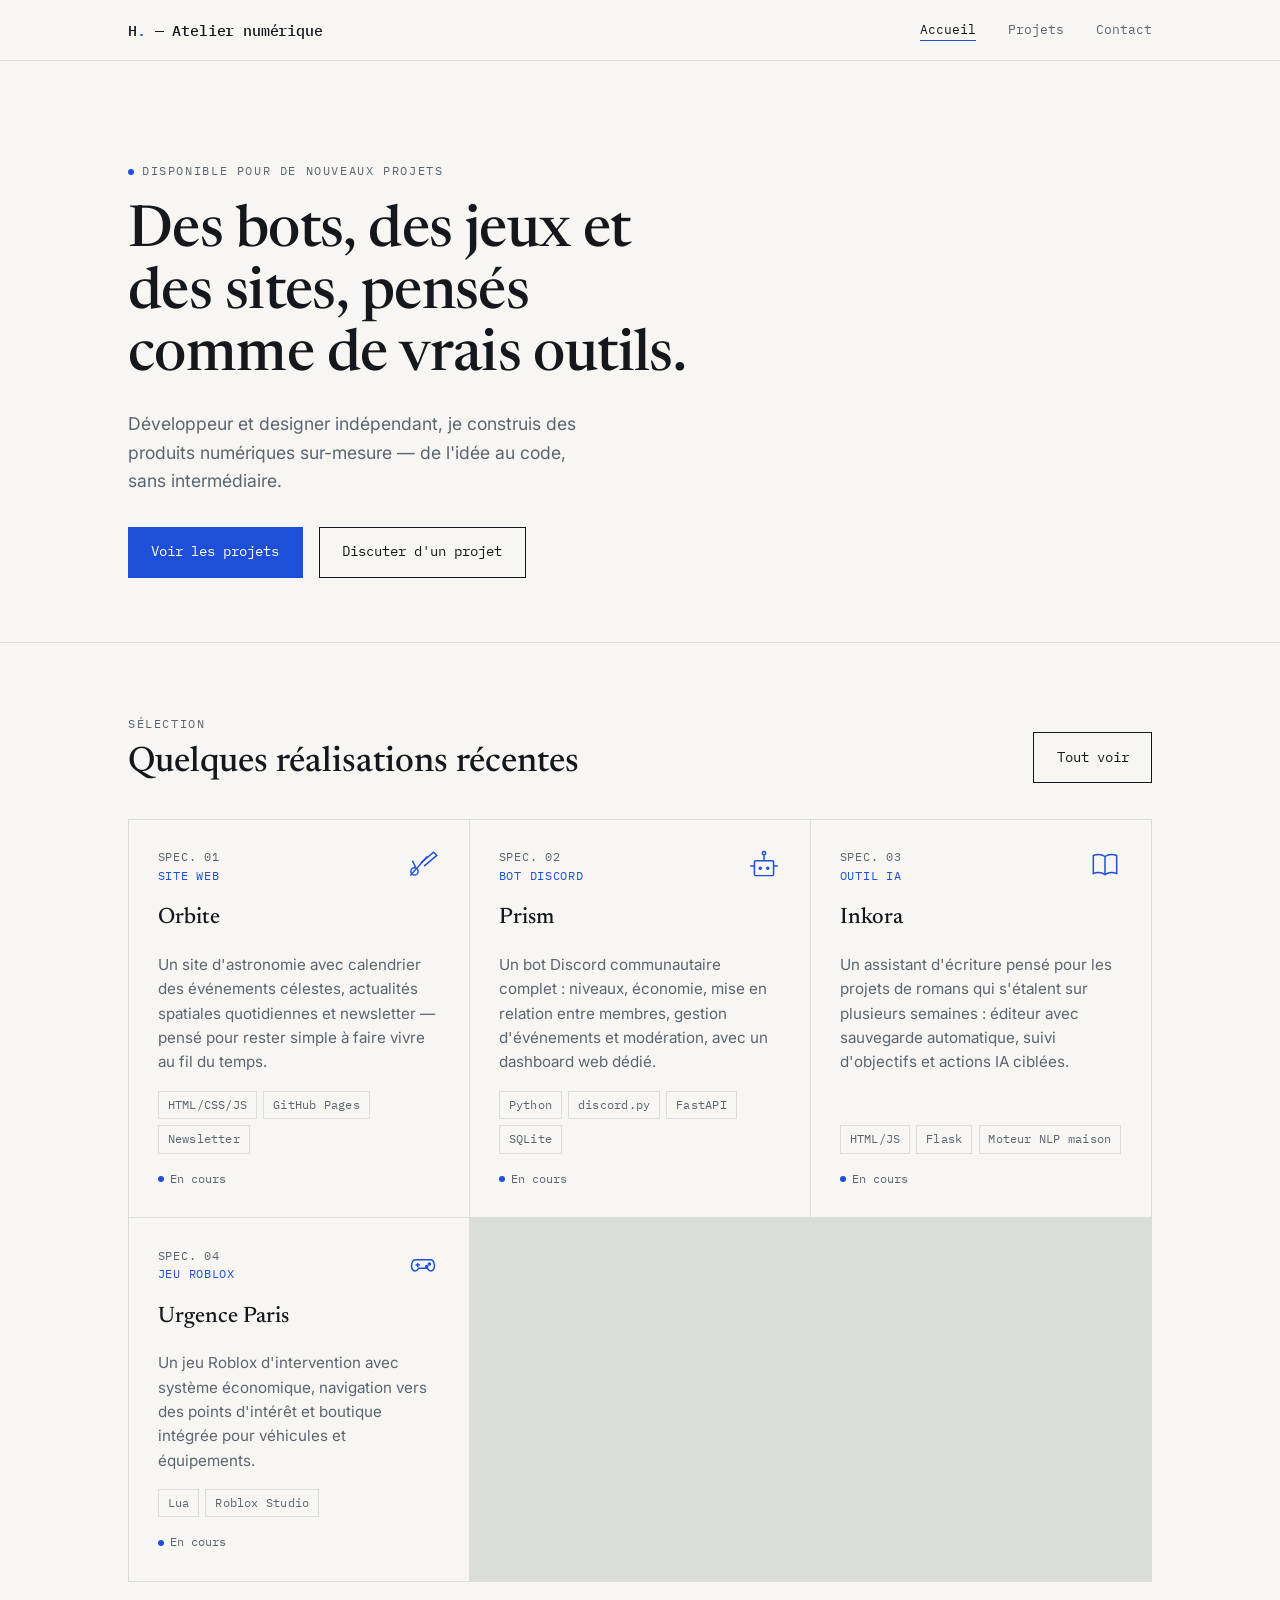
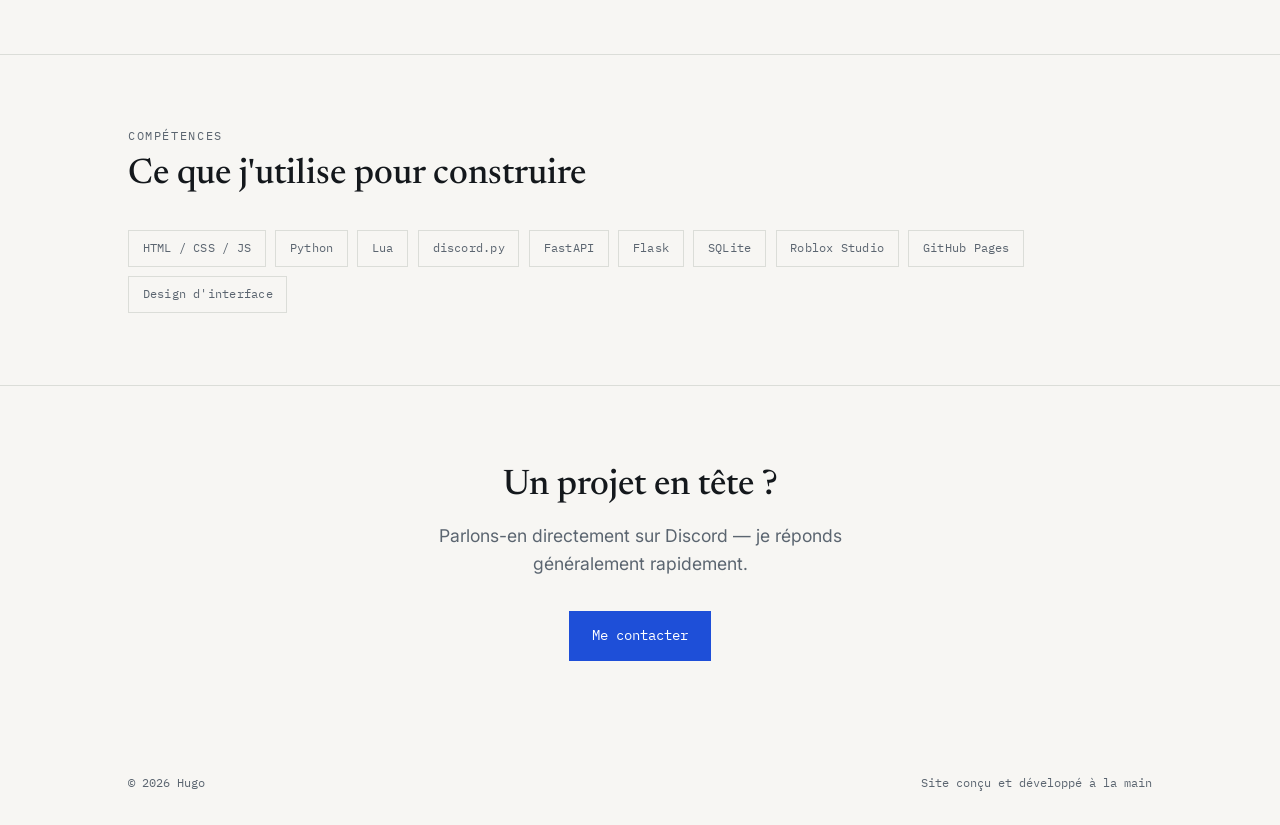
==== index.html @ bc60d047 "Add files via upload" ====
<!DOCTYPE html>
<html lang="fr">
<head>
  <meta charset="UTF-8" />
  <meta name="viewport" content="width=device-width, initial-scale=1.0" />
  <title>Hugo — Développeur & designer indépendant</title>
  <meta name="description" content="Bots Discord, sites web, jeux Roblox et outils IA sur-mesure, conçus et développés par Hugo." />
  <link rel="preconnect" href="https://fonts.googleapis.com" />
  <link rel="preconnect" href="https://fonts.gstatic.com" crossorigin />
  <link href="https://fonts.googleapis.com/css2?family=Newsreader:ital,wght@0,400;0,500;0,600;1,400&family=Inter:wght@400;500;600&family=IBM+Plex+Mono:wght@400;500&display=swap" rel="stylesheet" />
  <link rel="stylesheet" href="styles.css" />
</head>
<body>

  <header class="site-header">
    <div class="wrap">
      <a href="index.html" class="logotype">H<span>.</span> — Atelier numérique</a>
      <nav>
        <ul class="site-nav">
          <li><a href="index.html" aria-current="page">Accueil</a></li>
          <li><a href="projets.html">Projets</a></li>
          <li><a href="contact.html">Contact</a></li>
        </ul>
      </nav>
    </div>
  </header>

  <main>
    <section class="hero">
      <div class="wrap">
        <span class="eyebrow">Disponible pour de nouveaux projets</span>
        <h1 class="serif-xl">Des bots, des jeux et des sites, pensés comme de vrais outils.</h1>
        <p class="lede">
          Développeur et designer indépendant, je construis des produits numériques sur-mesure —
          de l'idée au code, sans intermédiaire.
        </p>
        <div class="hero-actions">
          <a href="projets.html" class="btn btn-primary">Voir les projets</a>
          <a href="contact.html" class="btn">Discuter d'un projet</a>
        </div>
      </div>
    </section>

    <section class="section">
      <div class="wrap">
        <div class="section-head">
          <div>
            <span class="eyebrow">Sélection</span>
            <h2 class="serif-lg">Quelques réalisations récentes</h2>
          </div>
          <a href="projets.html" class="btn">Tout voir</a>
        </div>
        <div class="grid-projects" id="featured-projects"></div>
      </div>
    </section>

    <section class="section">
      <div class="wrap">
        <div class="section-head">
          <div>
            <span class="eyebrow">Compétences</span>
            <h2 class="serif-lg">Ce que j'utilise pour construire</h2>
          </div>
        </div>
        <div class="skills-cloud">
          <span class="mono-tag">HTML / CSS / JS</span>
          <span class="mono-tag">Python</span>
          <span class="mono-tag">Lua</span>
          <span class="mono-tag">discord.py</span>
          <span class="mono-tag">FastAPI</span>
          <span class="mono-tag">Flask</span>
          <span class="mono-tag">SQLite</span>
          <span class="mono-tag">Roblox Studio</span>
          <span class="mono-tag">GitHub Pages</span>
          <span class="mono-tag">Design d'interface</span>
        </div>
      </div>
    </section>

    <section class="cta-band">
      <div class="wrap">
        <h2 class="serif-lg">Un projet en tête ?</h2>
        <p class="lede">Parlons-en directement sur Discord — je réponds généralement rapidement.</p>
        <a href="contact.html" class="btn btn-primary">Me contacter</a>
      </div>
    </section>
  </main>

  <footer class="site-footer">
    <div class="wrap">
      <span>© 2026 Hugo</span>
      <span>Site conçu et développé à la main</span>
    </div>
  </footer>

  <script src="projects-data.js"></script>
  <script src="app.js"></script>
  <script>
    mountProjects("#featured-projects", { featuredOnly: true });
  </script>
</body>
</html>
---- styles.css ----
/* ==========================================================
   TOKENS
   ========================================================== */
:root {
  --paper: #f7f6f3;
  --paper-alt: #eeece6;
  --ink: #14181c;
  --slate: #5b6570;
  --line: #dbddd8;
  --signal: #1e4fd8;
  --signal-soft: #e8edfc;

  --font-display: "Newsreader", Georgia, serif;
  --font-body: "Inter", -apple-system, BlinkMacSystemFont, sans-serif;
  --font-mono: "IBM Plex Mono", "SFMono-Regular", monospace;

  --max-width: 1120px;
  --gutter: clamp(1.25rem, 4vw, 3rem);
}

* {
  box-sizing: border-box;
}

html {
  scroll-behavior: smooth;
}

@media (prefers-reduced-motion: reduce) {
  html {
    scroll-behavior: auto;
  }
  * {
    animation-duration: 0.01ms !important;
    transition-duration: 0.01ms !important;
  }
}

body {
  margin: 0;
  background: var(--paper);
  color: var(--ink);
  font-family: var(--font-body);
  font-size: 16px;
  line-height: 1.6;
  -webkit-font-smoothing: antialiased;
}

a {
  color: inherit;
}

img,
svg {
  display: block;
  max-width: 100%;
}

.wrap {
  max-width: var(--max-width);
  margin: 0 auto;
  padding: 0 var(--gutter);
}

:focus-visible {
  outline: 2px solid var(--signal);
  outline-offset: 3px;
}

/* ==========================================================
   TYPE UTILITIES
   ========================================================== */
.eyebrow {
  font-family: var(--font-mono);
  font-size: 0.72rem;
  letter-spacing: 0.14em;
  text-transform: uppercase;
  color: var(--slate);
}

.serif-xl {
  font-family: var(--font-display);
  font-weight: 500;
  font-size: clamp(2.2rem, 5vw, 3.6rem);
  line-height: 1.08;
  letter-spacing: -0.01em;
  margin: 0;
}

.serif-lg {
  font-family: var(--font-display);
  font-weight: 500;
  font-size: clamp(1.6rem, 3vw, 2.2rem);
  line-height: 1.15;
  margin: 0;
}

.lede {
  font-size: 1.1rem;
  color: var(--slate);
  max-width: 42ch;
}

.mono-tag {
  font-family: var(--font-mono);
  font-size: 0.72rem;
  letter-spacing: 0.02em;
  color: var(--slate);
  border: 1px solid var(--line);
  padding: 0.25rem 0.55rem;
  white-space: nowrap;
}

/* ==========================================================
   HEADER / NAV
   ========================================================== */
.site-header {
  border-bottom: 1px solid var(--line);
  position: sticky;
  top: 0;
  background: rgba(247, 246, 243, 0.92);
  backdrop-filter: blur(6px);
  z-index: 20;
}

.site-header .wrap {
  display: flex;
  align-items: center;
  justify-content: space-between;
  padding-top: 1.1rem;
  padding-bottom: 1.1rem;
}

.logotype {
  font-family: var(--font-mono);
  font-size: 0.95rem;
  font-weight: 500;
  text-decoration: none;
  letter-spacing: -0.01em;
}

.logotype span {
  color: var(--signal);
}

.site-nav {
  display: flex;
  gap: clamp(1rem, 3vw, 2rem);
  list-style: none;
  margin: 0;
  padding: 0;
  font-family: var(--font-mono);
  font-size: 0.82rem;
}

.site-nav a {
  text-decoration: none;
  color: var(--slate);
  padding-bottom: 2px;
  border-bottom: 1px solid transparent;
}

.site-nav a:hover,
.site-nav a[aria-current="page"] {
  color: var(--ink);
  border-bottom-color: var(--signal);
}

/* ==========================================================
   HERO
   ========================================================== */
.hero {
  padding: clamp(3rem, 8vw, 6rem) 0 clamp(2.5rem, 6vw, 4rem);
  border-bottom: 1px solid var(--line);
}

.hero .eyebrow {
  display: inline-flex;
  align-items: center;
  gap: 0.5rem;
  margin-bottom: 1.3rem;
}

.hero .eyebrow::before {
  content: "";
  width: 6px;
  height: 6px;
  border-radius: 50%;
  background: var(--signal);
  display: inline-block;
}

.hero h1 {
  max-width: 16ch;
}

.hero .lede {
  margin-top: 1.4rem;
}

.hero-actions {
  display: flex;
  gap: 1rem;
  margin-top: 2rem;
  flex-wrap: wrap;
}

/* ==========================================================
   BUTTONS
   ========================================================== */
.btn {
  font-family: var(--font-mono);
  font-size: 0.85rem;
  text-decoration: none;
  padding: 0.85rem 1.4rem;
  border: 1px solid var(--ink);
  color: var(--ink);
  display: inline-flex;
  align-items: center;
  gap: 0.5rem;
  transition: background 0.15s ease, color 0.15s ease;
}

.btn:hover {
  background: var(--ink);
  color: var(--paper);
}

.btn-primary {
  background: var(--signal);
  border-color: var(--signal);
  color: #fff;
}

.btn-primary:hover {
  background: #1740b0;
  border-color: #1740b0;
  color: #fff;
}

/* ==========================================================
   SECTION HEADINGS
   ========================================================== */
.section {
  padding: clamp(2.5rem, 6vw, 4.5rem) 0;
  border-bottom: 1px solid var(--line);
}

.section-head {
  display: flex;
  justify-content: space-between;
  align-items: flex-end;
  gap: 1.5rem;
  margin-bottom: 2.2rem;
  flex-wrap: wrap;
}

.section-head .eyebrow {
  margin-bottom: 0.6rem;
  display: block;
}

/* ==========================================================
   PROJECT CARDS ("fiches spécimen")
   ========================================================== */
.grid-projects {
  display: grid;
  grid-template-columns: repeat(auto-fill, minmax(280px, 1fr));
  gap: 1px;
  background: var(--line);
  border: 1px solid var(--line);
}

.card-project {
  background: var(--paper);
  padding: 1.8rem;
  display: flex;
  flex-direction: column;
  gap: 1rem;
  text-decoration: none;
  color: inherit;
}

.card-top {
  display: flex;
  justify-content: space-between;
  align-items: flex-start;
  gap: 1rem;
}

.card-ref {
  font-family: var(--font-mono);
  font-size: 0.72rem;
  color: var(--slate);
  letter-spacing: 0.06em;
}

.card-icon {
  width: 34px;
  height: 34px;
  color: var(--signal);
  flex-shrink: 0;
}

.card-icon svg {
  width: 100%;
  height: 100%;
}

.card-title {
  font-family: var(--font-display);
  font-size: 1.4rem;
  font-weight: 500;
  margin: 0;
}

.card-category {
  font-family: var(--font-mono);
  font-size: 0.72rem;
  color: var(--signal);
  text-transform: uppercase;
  letter-spacing: 0.06em;
}

.card-summary {
  color: var(--slate);
  font-size: 0.95rem;
  margin: 0;
  flex-grow: 1;
}

.card-stack {
  display: flex;
  flex-wrap: wrap;
  gap: 0.4rem;
}

.card-status {
  font-family: var(--font-mono);
  font-size: 0.72rem;
  display: inline-flex;
  align-items: center;
  gap: 0.4rem;
  color: var(--slate);
}

.status-dot {
  width: 6px;
  height: 6px;
  border-radius: 50%;
  background: var(--signal);
  display: inline-block;
}

/* ==========================================================
   SKILLS CLOUD
   ========================================================== */
.skills-cloud {
  display: flex;
  flex-wrap: wrap;
  gap: 0.6rem;
}

.skills-cloud .mono-tag {
  padding: 0.5rem 0.85rem;
}

/* ==========================================================
   CTA BAND
   ========================================================== */
.cta-band {
  padding: clamp(3rem, 7vw, 5rem) 0;
  text-align: center;
}

.cta-band h2 {
  max-width: 20ch;
  margin: 0 auto;
}

.cta-band .lede {
  margin: 1rem auto 2rem;
  text-align: center;
}

/* ==========================================================
   FOOTER
   ========================================================== */
.site-footer {
  padding: 2rem 0;
}

.site-footer .wrap {
  display: flex;
  justify-content: space-between;
  align-items: center;
  flex-wrap: wrap;
  gap: 1rem;
  font-family: var(--font-mono);
  font-size: 0.78rem;
  color: var(--slate);
}

/* ==========================================================
   CONTACT PAGE
   ========================================================== */
.contact-block {
  padding: clamp(3rem, 8vw, 6rem) 0;
}

.contact-card {
  border: 1px solid var(--line);
  padding: clamp(1.8rem, 4vw, 3rem);
  display: flex;
  flex-direction: column;
  gap: 1.4rem;
  max-width: 560px;
}

.discord-tag {
  display: flex;
  align-items: center;
  justify-content: space-between;
  gap: 1rem;
  border: 1px solid var(--ink);
  padding: 1.1rem 1.3rem;
  font-family: var(--font-mono);
}

.discord-tag strong {
  font-size: 1.05rem;
  letter-spacing: 0.01em;
}

.copy-btn {
  font-family: var(--font-mono);
  font-size: 0.78rem;
  background: none;
  border: 1px solid var(--slate);
  color: var(--ink);
  padding: 0.5rem 0.8rem;
  cursor: pointer;
  transition: background 0.15s ease, border-color 0.15s ease;
}

.copy-btn:hover {
  background: var(--signal-soft);
  border-color: var(--signal);
}

.contact-steps {
  list-style: none;
  margin: 0;
  padding: 0;
  display: flex;
  flex-direction: column;
  gap: 0.9rem;
  font-size: 0.95rem;
  color: var(--slate);
}

.contact-steps li {
  display: flex;
  gap: 0.8rem;
}

.contact-steps .num {
  font-family: var(--font-mono);
  color: var(--signal);
  flex-shrink: 0;
}

/* ==========================================================
   RESPONSIVE
   ========================================================== */
@media (max-width: 640px) {
  .site-nav {
    gap: 1rem;
  }
  .grid-projects {
    grid-template-columns: 1fr;
  }
}
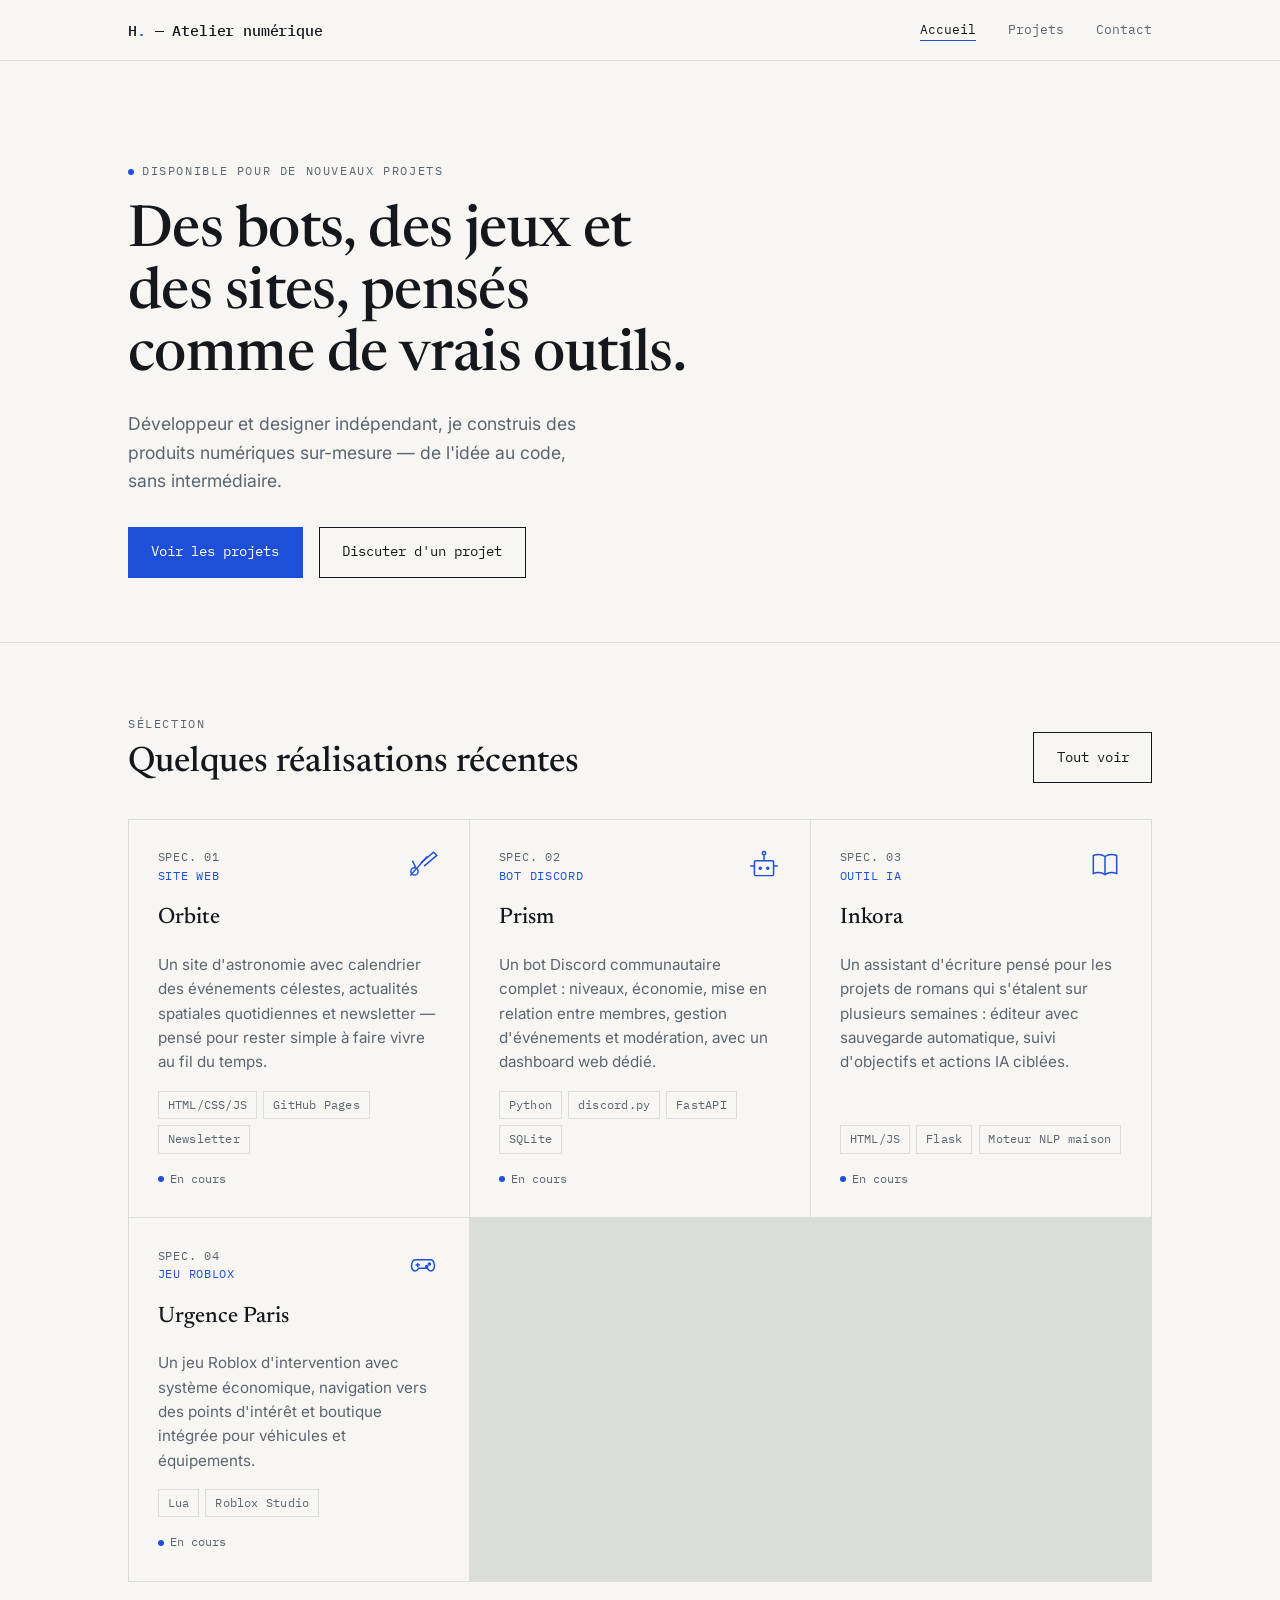
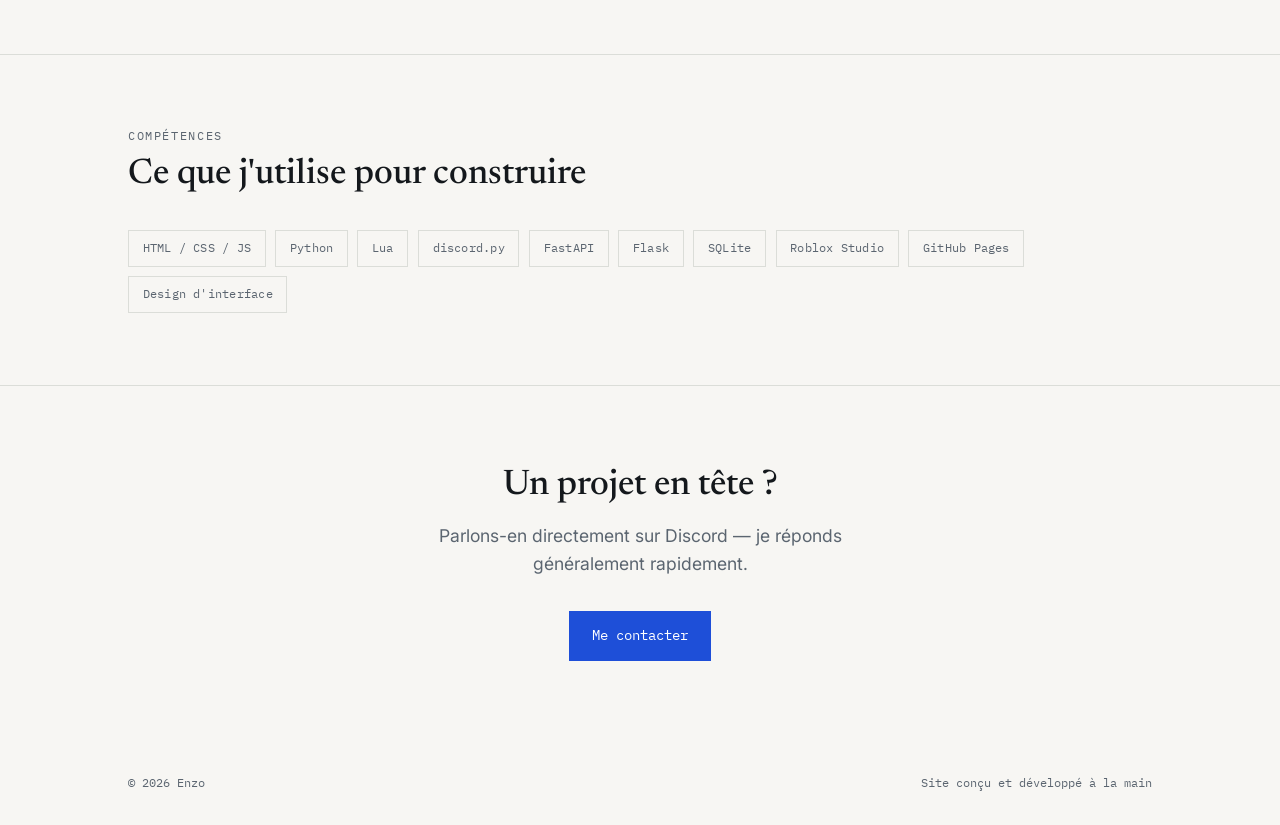
==== commit 57c966a1: "Update index.html" ====
--- a/index.html
+++ b/index.html
@@ -3,8 +3,8 @@
 <head>
   <meta charset="UTF-8" />
   <meta name="viewport" content="width=device-width, initial-scale=1.0" />
-  <title>Hugo — Développeur & designer indépendant</title>
-  <meta name="description" content="Bots Discord, sites web, jeux Roblox et outils IA sur-mesure, conçus et développés par Hugo." />
+  <title>Enzo — Développeur & designer indépendant</title>
+  <meta name="description" content="Bots Discord, sites web, jeux Roblox et outils IA sur-mesure, conçus et développés par Enzo." />
   <link rel="preconnect" href="https://fonts.googleapis.com" />
   <link rel="preconnect" href="https://fonts.gstatic.com" crossorigin />
   <link href="https://fonts.googleapis.com/css2?family=Newsreader:ital,wght@0,400;0,500;0,600;1,400&family=Inter:wght@400;500;600&family=IBM+Plex+Mono:wght@400;500&display=swap" rel="stylesheet" />
@@ -88,7 +88,7 @@
 
   <footer class="site-footer">
     <div class="wrap">
-      <span>© 2026 Hugo</span>
+      <span>© 2026 Enzo</span>
       <span>Site conçu et développé à la main</span>
     </div>
   </footer>
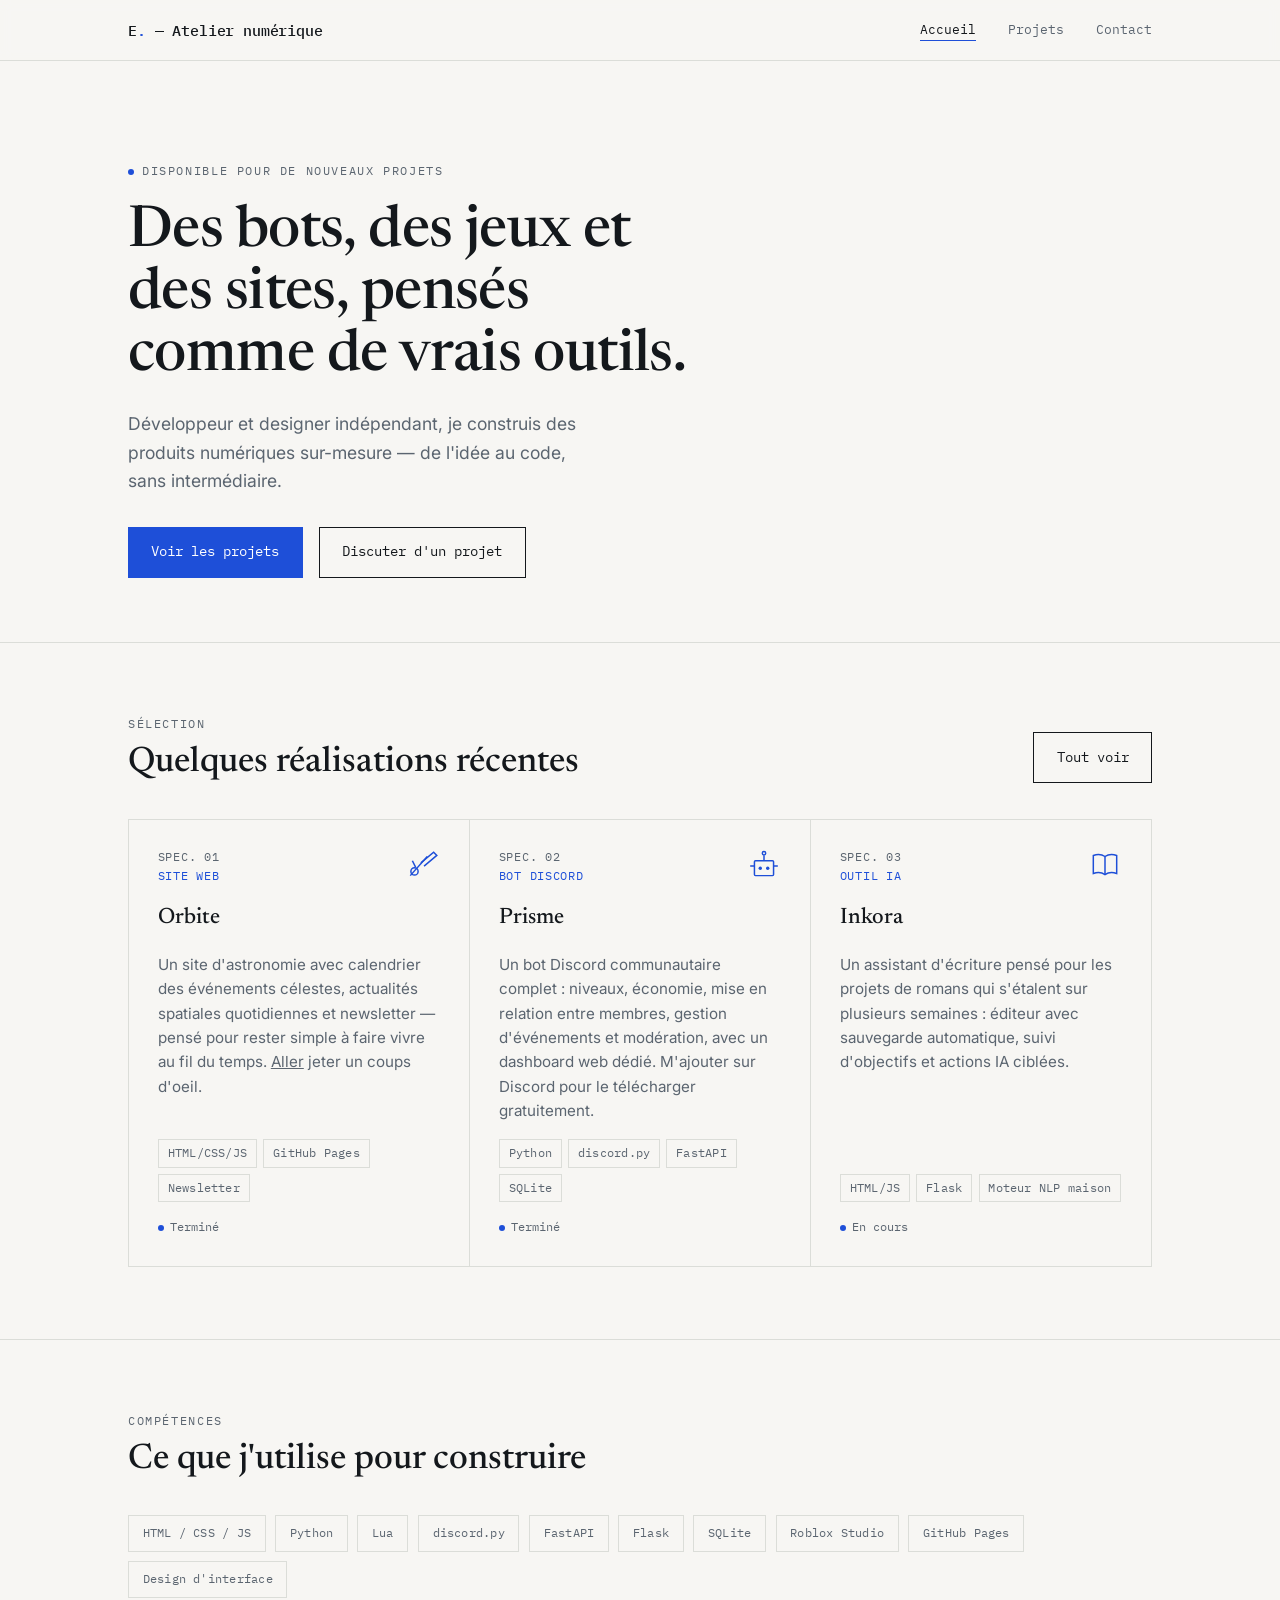
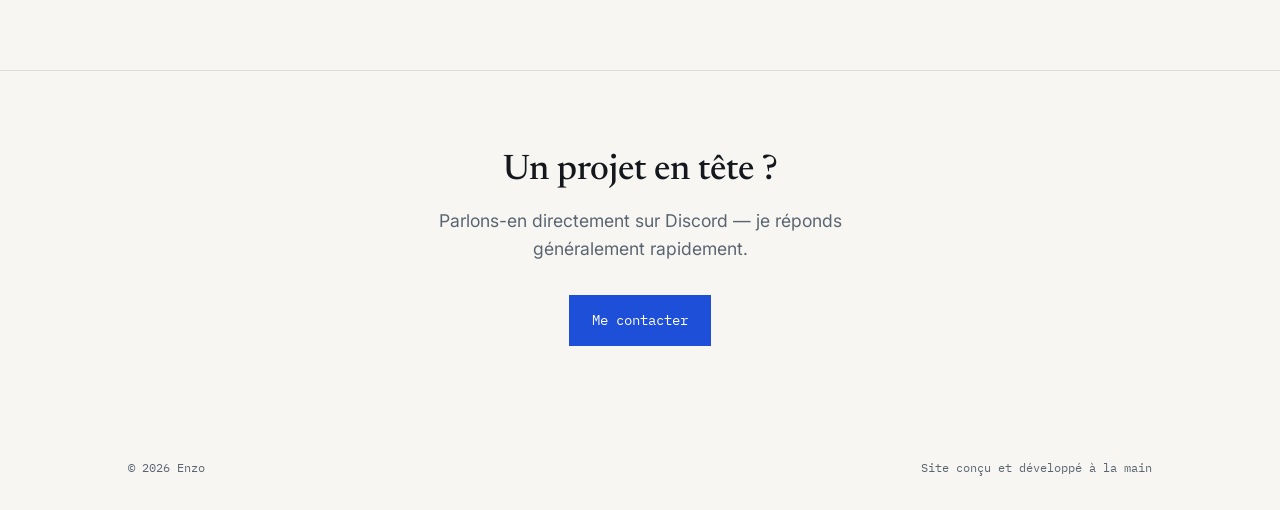
==== commit 877bd1ae: "Add files via upload" ====
--- a/index.html
+++ b/index.html
@@ -4,7 +4,7 @@
   <meta charset="UTF-8" />
   <meta name="viewport" content="width=device-width, initial-scale=1.0" />
   <title>Enzo — Développeur & designer indépendant</title>
-  <meta name="description" content="Bots Discord, sites web, jeux Roblox et outils IA sur-mesure, conçus et développés par Enzo." />
+  <meta name="description" content="Bots Discord, sites web et outils IA sur-mesure, conçus et développés par Enzo." />
   <link rel="preconnect" href="https://fonts.googleapis.com" />
   <link rel="preconnect" href="https://fonts.gstatic.com" crossorigin />
   <link href="https://fonts.googleapis.com/css2?family=Newsreader:ital,wght@0,400;0,500;0,600;1,400&family=Inter:wght@400;500;600&family=IBM+Plex+Mono:wght@400;500&display=swap" rel="stylesheet" />
@@ -14,7 +14,7 @@
 
   <header class="site-header">
     <div class="wrap">
-      <a href="index.html" class="logotype">H<span>.</span> — Atelier numérique</a>
+      <a href="index.html" class="logotype">E<span>.</span> — Atelier numérique</a>
       <nav>
         <ul class="site-nav">
           <li><a href="index.html" aria-current="page">Accueil</a></li>
